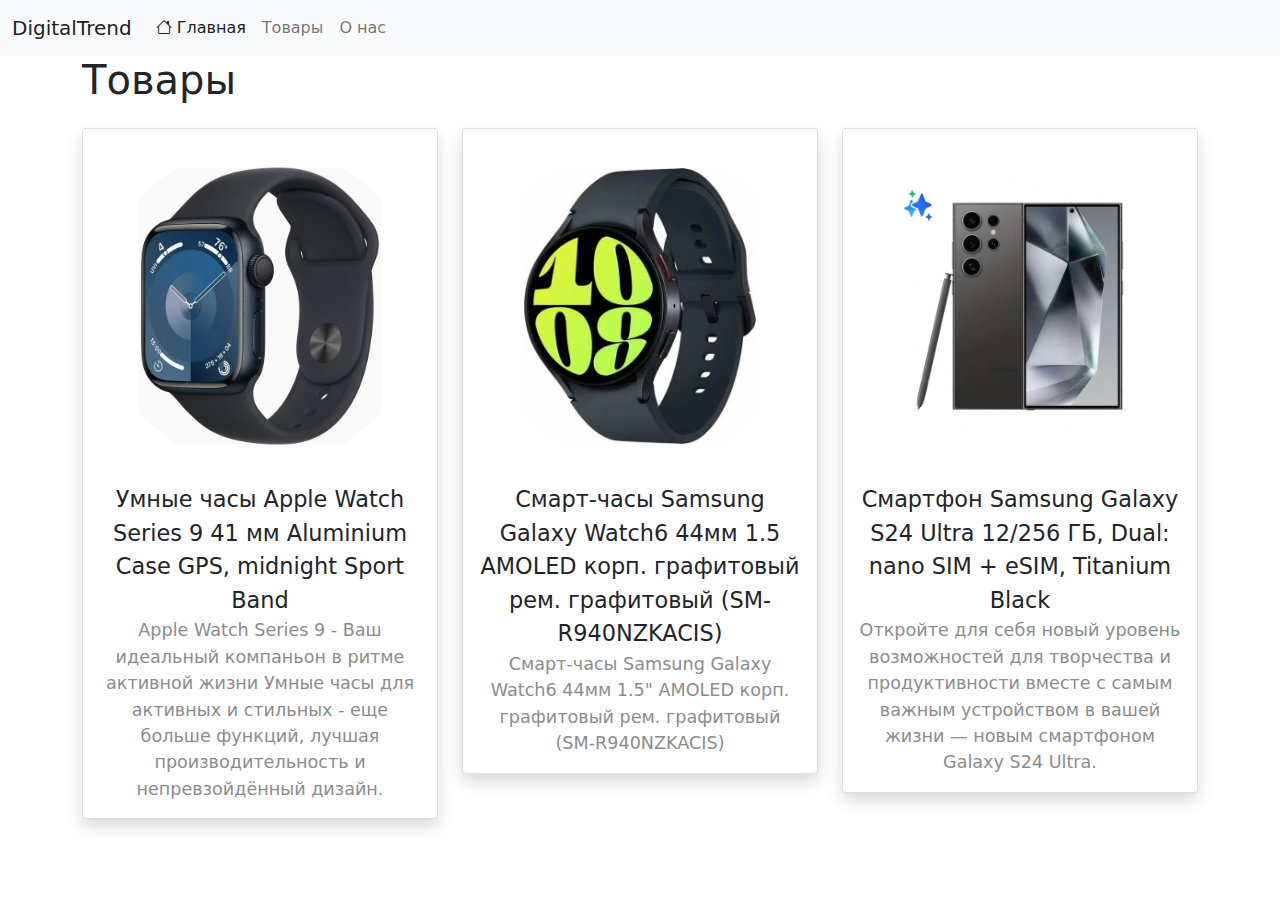
==== products.html @ 10a3173d "Add products page" ====
<!DOCTYPE html>
<html>
    <head>
        <meta charset="utf-8" />
        <title>DigitalTrend - товары</title>
        <link rel="stylesheet" href="assets/bootstrap/css/bootstrap.min.css">
        <script src="assets/bootstrap/js/bootstrap.bundle.min.js"></script>
        <link rel="stylesheet"
            href="assets/bootstrap-icons/bootstrap-icons.css">
        <link rel="stylesheet" href="assets/styles.css">
        <meta name="viewport" content="width=device-width, initial-scale=1.0">
    </head>
    <body>
        <header>
            <nav class="navbar navbar-expand-lg navbar-light bg-light">
                <div class="container-fluid">
                    <a class="navbar-brand" href="#">DigitalTrend</a>
                    <button class="navbar-toggler" type="button"
                        data-bs-toggle="collapse" data-bs-target="#navbarNav"
                        aria-controls="navbarNav" aria-expanded="false"
                        aria-label="Toggle navigation">
                        <span class="navbar-toggler-icon"></span>
                    </button>
                    <div class="collapse navbar-collapse" id="navbarNav">
                        <ul class="navbar-nav">
                            <li class="nav-item">
                                <a class="nav-link active" aria-current="page"
                                    href="index.html"><i class="bi-house"></i>
                                    Главная</a>
                            </li>
                            <li class="nav-item">
                                <a class="nav-link"
                                    href="products.html">Товары</a>
                            </li>
                            <li class="nav-item">
                                <a class="nav-link" href="about.html">О нас</a>
                            </li>
                        </ul>
                    </div>
                </div>
            </nav>
        </header>
        <main class="container">
            <h1>Товары</h1>
            <div class="row">
                <div class="col-md-4">
                    <div class="card shadow rounded my-3 img-fluid">
                        <div class="card-body">
                            <div><img src="assets/img/product_1.webp"
                                    class="avatar"></div>
                            <div class="avatar-post">Умные часы Apple Watch
                                Series 9 41 мм Aluminium Case GPS, midnight
                                Sport Band</div>
                            <div class="avatar-text">Apple Watch Series 9 - Ваш
                                идеальный компаньон в ритме активной жизни
                                Умные часы для активных и стильных - еще больше
                                функций, лучшая производительность и
                                непревзойдённый дизайн.</div>
                        </div>
                    </div>
                </div>

                <div class="col-md-4">
                    <div class="card shadow rounded my-3 img-fluid">
                        <div class="card-body">
                            <div><img src="assets/img/product_2.webp"
                                    class="avatar"></div>
                            <div class="avatar-post">Смарт-часы Samsung Galaxy
                                Watch6 44мм 1.5 AMOLED корп. графитовый рем.
                                графитовый (SM-R940NZKACIS)</div>
                            <div class="avatar-text">Смарт-часы Samsung Galaxy
                                Watch6 44мм 1.5" AMOLED корп. графитовый рем.
                                графитовый (SM-R940NZKACIS)</div>
                        </div>
                    </div>
                </div>

                <div class="col-md-4">
                    <div class="card shadow rounded my-3 img-fluid">
                        <div class="card-body">
                            <div><img src="assets/img/product_3.webp"
                                    class="avatar"></div>
                            <div class="avatar-post">Смартфон Samsung Galaxy S24
                                Ultra 12/256 ГБ, Dual: nano SIM + eSIM, Titanium
                                Black</div>
                            <div class="avatar-text">Откройте для себя новый
                                уровень возможностей для творчества и
                                продуктивности вместе с самым важным устройством
                                в вашей жизни — новым смартфоном Galaxy S24
                                Ultra.</div>
                        </div>
                    </div>
                </div>

            </div>
        </main>
        <footer>
        </footer>
    </body>
</html>
---- assets/styles.css ----
.avatar {
    border-radius: 50%;
    width: 100%;
    height: auto;
}

.avatar-post {
    margin-top: 1rem;
    font-size: 1.4rem;
    text-align: center;
}

.avatar-text {
    color: rgb(140, 140, 140);
    font-size: 1.1rem;
    text-align: center;
}
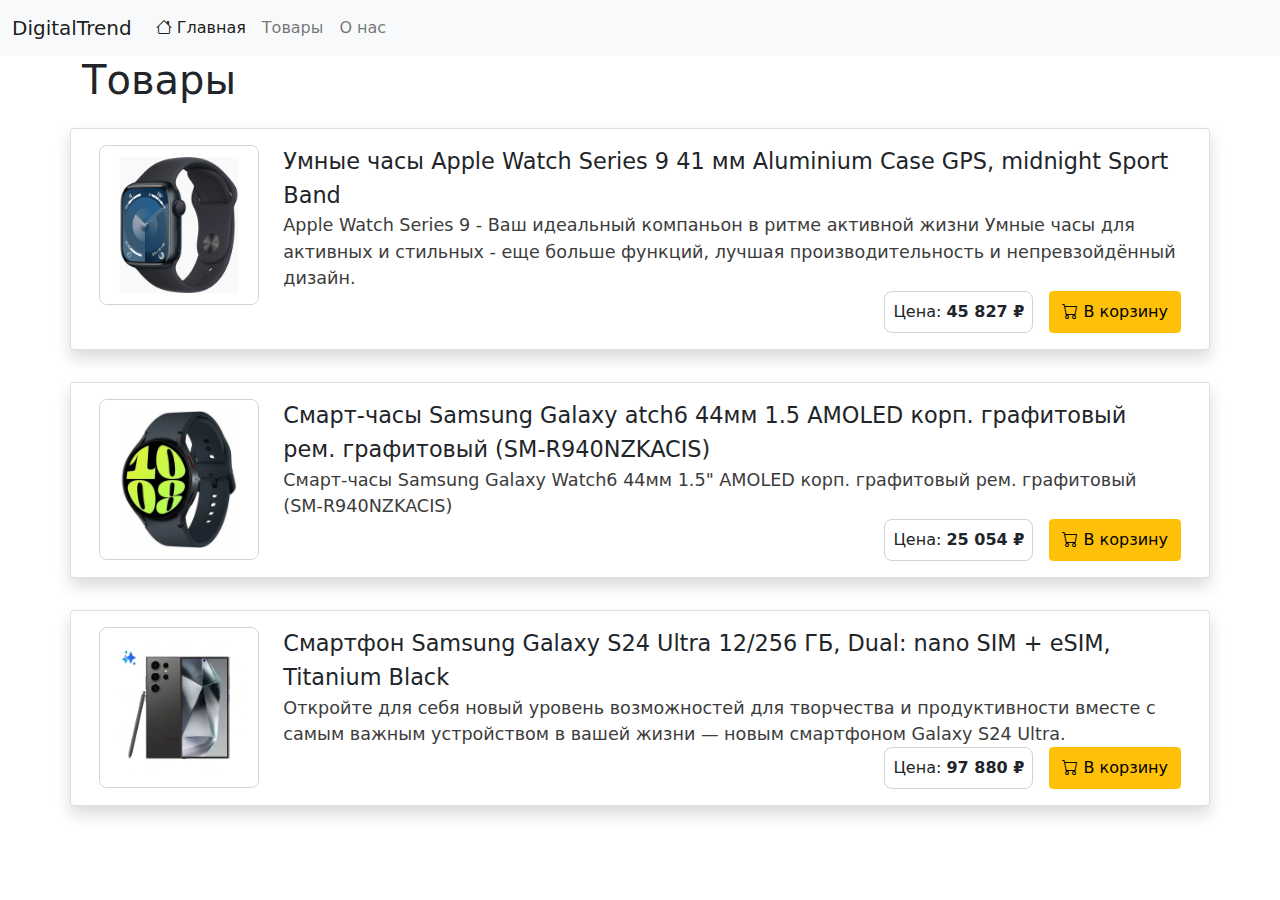
==== commit ddf731e1: "fix: Products page" ====
--- a/products.html
+++ b/products.html
@@ -43,56 +43,111 @@
         <main class="container">
             <h1>Товары</h1>
             <div class="row">
-                <div class="col-md-4">
-                    <div class="card shadow rounded my-3 img-fluid">
-                        <div class="card-body">
-                            <div><img src="assets/img/product_1.webp"
-                                    class="avatar"></div>
-                            <div class="avatar-post">Умные часы Apple Watch
-                                Series 9 41 мм Aluminium Case GPS, midnight
-                                Sport Band</div>
-                            <div class="avatar-text">Apple Watch Series 9 - Ваш
-                                идеальный компаньон в ритме активной жизни
-                                Умные часы для активных и стильных - еще больше
-                                функций, лучшая производительность и
-                                непревзойдённый дизайн.</div>
+                <div class="card shadow rounded my-3">
+                    <div class="card-body">
+                        <div class="row">
+                            <div class="col-md-2">
+                                <img src="assets/img/product_1.webp"
+                                    class="product-image">
+                            </div>
+                            <div class="col-md-10 d-flex flex-column">
+                                <div class="product-name">Умные часы Apple
+                                    Watch Series 9 41 мм Aluminium Case GPS,
+                                    midnight Sport Band</div>
+                                <div class="product-description">Apple Watch
+                                    Series 9 - Ваш идеальный компаньон в
+                                    ритме активной жизни Умные часы для
+                                    активных и стильных - еще больше
+                                    функций, лучшая производительность и
+                                    непревзойдённый дизайн.</div>
+                                <div class="flex-grow-1"></div>
+                                <div class="d-flex justify-content-end">
+                                    <div class="product-price">Цена:
+                                        <strong>45 827 ₽</strong>
+                                    </div>
+                                    <button class="btn btn-warning"
+                                        title="В корзину">
+                                        <i class="bi bi-cart"></i>
+                                        <span class="d-none d-md-inline">В
+                                            корзину</span>
+                                    </button>
+
+                                </div>
+                            </div>
                         </div>
                     </div>
                 </div>
+            </div>
 
-                <div class="col-md-4">
-                    <div class="card shadow rounded my-3 img-fluid">
-                        <div class="card-body">
-                            <div><img src="assets/img/product_2.webp"
-                                    class="avatar"></div>
-                            <div class="avatar-post">Смарт-часы Samsung Galaxy
-                                Watch6 44мм 1.5 AMOLED корп. графитовый рем.
-                                графитовый (SM-R940NZKACIS)</div>
-                            <div class="avatar-text">Смарт-часы Samsung Galaxy
-                                Watch6 44мм 1.5" AMOLED корп. графитовый рем.
-                                графитовый (SM-R940NZKACIS)</div>
+            <div class="row">
+                <div class="card shadow rounded my-3">
+                    <div class="card-body">
+                        <div class="row">
+                            <div class="col-md-2">
+                                <img src="assets/img/product_2.webp"
+                                    class="product-image">
+                            </div>
+                            <div class="col-md-10 d-flex flex-column">
+                                <div class="product-name">Смарт-часы Samsung
+                                    Galaxy atch6 44мм 1.5 AMOLED корп.
+                                    графитовый рем. графитовый
+                                    (SM-R940NZKACIS)</div>
+                                <div class="product-description">Смарт-часы
+                                    Samsung Galaxy Watch6 44мм 1.5" AMOLED
+                                    корп. графитовый рем. графитовый
+                                    (SM-R940NZKACIS)</div>
+                                <div class="flex-grow-1"></div>
+                                <div class="d-flex justify-content-end">
+                                    <div class="product-price">Цена:
+                                        <strong>25 054 ₽</strong></div>
+                                    <button class="btn btn-warning"
+                                        title="В корзину">
+                                        <i class="bi bi-cart"></i>
+                                        <span class="d-none d-md-inline">В
+                                            корзину</span>
+                                    </button>
+                                </div>
+                            </div>
                         </div>
                     </div>
                 </div>
+            </div>
 
-                <div class="col-md-4">
-                    <div class="card shadow rounded my-3 img-fluid">
-                        <div class="card-body">
-                            <div><img src="assets/img/product_3.webp"
-                                    class="avatar"></div>
-                            <div class="avatar-post">Смартфон Samsung Galaxy S24
-                                Ultra 12/256 ГБ, Dual: nano SIM + eSIM, Titanium
-                                Black</div>
-                            <div class="avatar-text">Откройте для себя новый
-                                уровень возможностей для творчества и
-                                продуктивности вместе с самым важным устройством
-                                в вашей жизни — новым смартфоном Galaxy S24
-                                Ultra.</div>
+            <div class="row">
+                <div class="card shadow rounded my-3">
+                    <div class="card-body">
+                        <div class="row">
+                            <div class="col-md-2">
+                                <img src="assets/img/product_3.webp"
+                                    class="product-image">
+                            </div>
+                            <div class="col-md-10 d-flex flex-column">
+                                <div class="product-name">Смартфон Samsung
+                                    Galaxy S24 Ultra 12/256 ГБ, Dual: nano
+                                    SIM + eSIM, Titanium Black</div>
+                                <div class="product-description">Откройте
+                                    для себя новый уровень возможностей для
+                                    творчества и продуктивности вместе с
+                                    самым важным устройством в вашей жизни —
+                                    новым смартфоном Galaxy S24 Ultra.</div>
+                                <div class="flex-grow-1"></div>
+                                <div class="d-flex justify-content-end">
+                                    <div class="product-price">Цена:
+                                        <strong>97 880 ₽</strong></div>
+                                    <button class="btn btn-warning"
+                                        title="В корзину">
+                                        <i class="bi bi-cart"></i>
+                                        <span class="d-none d-md-inline">В
+                                            корзину</span>
+                                    </button>
+                                </div>
+                            </div>
                         </div>
                     </div>
                 </div>
 
             </div>
+
         </main>
         <footer>
         </footer>
--- a/assets/styles.css
+++ b/assets/styles.css
@@ -14,4 +14,26 @@
     color: rgb(140, 140, 140);
     font-size: 1.1rem;
     text-align: center;
+}
+
+.product-image {
+    width: 100%;
+    border-radius: 0.5rem;
+    border: 1px solid rgb(210, 210, 210);
+}
+
+.product-name {
+    font-size: 1.4rem;
+}
+
+.product-description {
+    font-size: 1.1rem;
+    color: rgb(60, 60, 60);
+}
+
+.product-price {
+    padding: 0.5rem;
+    border-radius: 0.5rem;
+    border: 1px solid rgb(210, 210, 210);
+    margin: 0 1rem;
 }